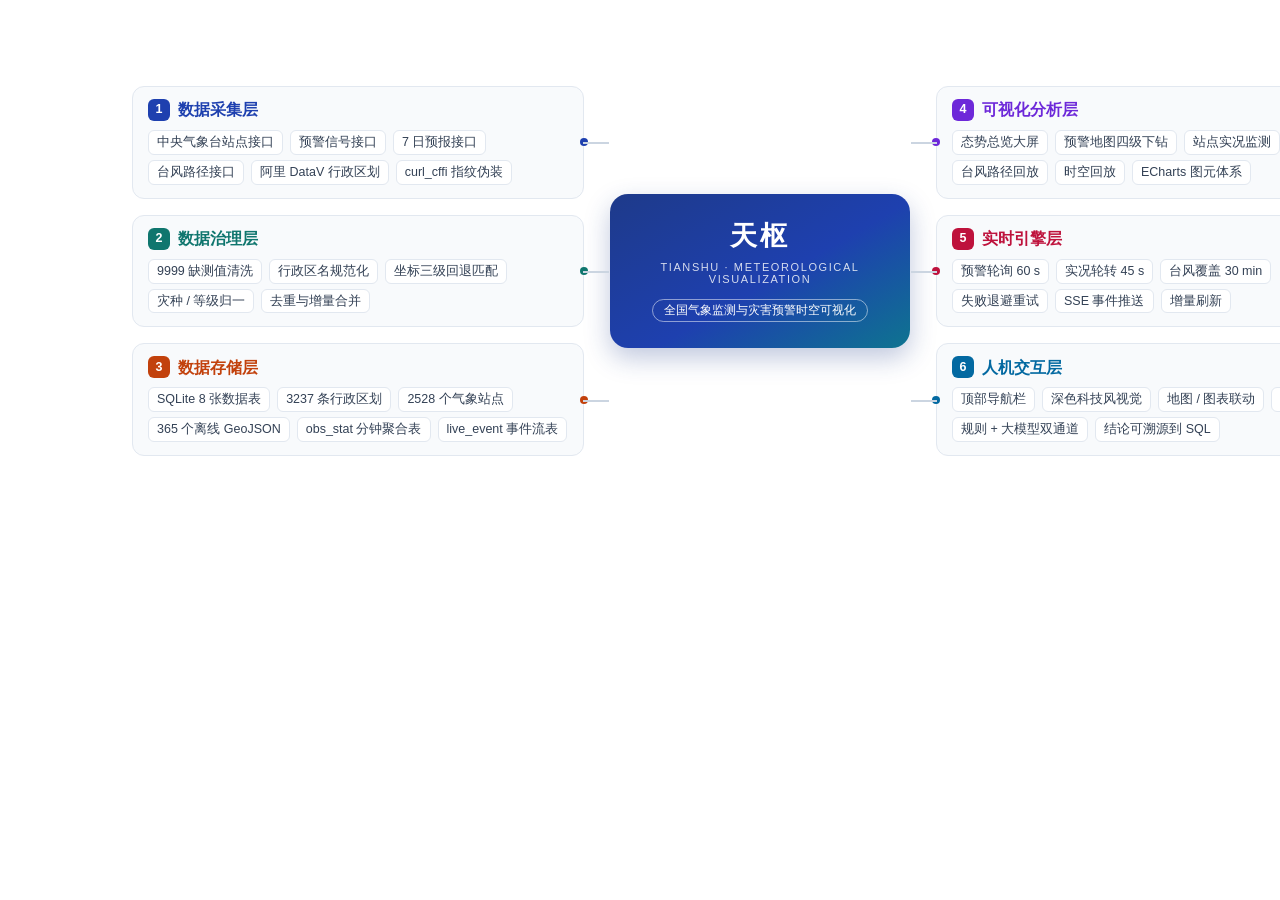
==== docs/figures/fig1-mindmap.html @ 9e595c7d "天枢 · 全国气象监测与灾害预警时空可视化平台 数据可视化课程综合设计（学号 24121846 / 余彬彬）  - 数据采集：中国气象局公开接口，3029 请求 0 失败   （2528 站点 / 2" ====
<!doctype html>
<html lang="zh-CN">
<head>
<meta charset="utf-8">
<style>
  *{box-sizing:border-box;margin:0;padding:0}
  html,body{overflow:hidden}
  body{
    width:1520px;height:548px;background:#ffffff;
    font-family:"Microsoft YaHei","PingFang SC","Segoe UI",sans-serif;
    color:#1f2937;padding:26px 30px 22px;
  }
  .title{font-size:25px;font-weight:700;text-align:center;letter-spacing:1px}
  .sub{font-size:13px;color:#64748b;text-align:center;margin-top:6px;margin-bottom:24px}

  .map{display:flex;align-items:center;justify-content:center;height:490px}
  .col{display:flex;flex-direction:column;justify-content:center;gap:16px;width:452px}
  .col.right{width:452px}

  /* root */
  .root{
    width:300px;flex:0 0 auto;margin:0 26px;
    border-radius:18px;padding:26px 20px;text-align:center;
    background:linear-gradient(150deg,#1e3a8a 0%,#1e40af 55%,#0e7490 100%);
    color:#fff;box-shadow:0 10px 26px rgba(30,58,138,.28);
  }
  .root .zh{font-size:27px;font-weight:800;letter-spacing:3px;line-height:1.25}
  .root .en{font-size:11px;letter-spacing:1.6px;opacity:.82;margin-top:8px}
  .root .tag{display:inline-block;margin-top:14px;font-size:11.5px;padding:3px 11px;
    border:1px solid rgba(255,255,255,.5);border-radius:20px}

  /* branch card */
  .card{
    background:#f8fafc;border:1px solid #e2e8f0;border-radius:12px;
    padding:12px 15px 13px;position:relative;
  }
  .card::after{
    content:"";position:absolute;top:50%;height:2px;background:#cbd5e1;
  }
  .col.left .card::after{right:-26px;width:26px}
  .col.right .card::after{left:-26px;width:26px}
  .card::before{
    content:"";position:absolute;top:calc(50% - 4px);width:8px;height:8px;
    border-radius:50%;
  }
  .col.left .card::before{right:-5px}
  .col.right .card::before{left:-5px}

  .card h3{font-size:16px;font-weight:700;line-height:1.2;display:flex;align-items:center;gap:8px}
  .card h3 .idx{
    width:22px;height:22px;border-radius:6px;color:#fff;font-size:12.5px;
    display:inline-flex;align-items:center;justify-content:center;font-weight:700;flex:0 0 auto;
  }
  .card ul{margin-top:9px;display:flex;flex-wrap:wrap;gap:5px 7px}
  .card li{
    list-style:none;font-size:12.5px;line-height:1.35;color:#334155;
    background:#fff;border:1px solid #e2e8f0;border-radius:6px;padding:3px 8px;
  }
  .c1 .idx{background:#1e40af}.c1 h3{color:#1e40af}.c1::before{background:#1e40af}
  .c2 .idx{background:#0f766e}.c2 h3{color:#0f766e}.c2::before{background:#0f766e}
  .c3 .idx{background:#c2410c}.c3 h3{color:#c2410c}.c3::before{background:#c2410c}
  .c4 .idx{background:#6d28d9}.c4 h3{color:#6d28d9}.c4::before{background:#6d28d9}
  .c5 .idx{background:#be123c}.c5 h3{color:#be123c}.c5::before{background:#be123c}
  .c6 .idx{background:#0369a1}.c6 h3{color:#0369a1}.c6::before{background:#0369a1}
</style>
</head>
<body>
  <div class="map">
    <div class="col left">
      <div class="card c1">
        <h3><span class="idx">1</span>数据采集层</h3>
        <ul>
          <li>中央气象台站点接口</li><li>预警信号接口</li>
          <li>7 日预报接口</li><li>台风路径接口</li>
          <li>阿里 DataV 行政区划</li><li>curl_cffi 指纹伪装</li>
        </ul>
      </div>
      <div class="card c2">
        <h3><span class="idx">2</span>数据治理层</h3>
        <ul>
          <li>9999 缺测值清洗</li><li>行政区名规范化</li>
          <li>坐标三级回退匹配</li><li>灾种 / 等级归一</li>
          <li>去重与增量合并</li>
        </ul>
      </div>
      <div class="card c3">
        <h3><span class="idx">3</span>数据存储层</h3>
        <ul>
          <li>SQLite 8 张数据表</li><li>3237 条行政区划</li>
          <li>2528 个气象站点</li><li>365 个离线 GeoJSON</li>
          <li>obs_stat 分钟聚合表</li><li>live_event 事件流表</li>
        </ul>
      </div>
    </div>

    <div class="root">
      <div class="zh">天枢</div>
      <div class="en">TIANSHU · METEOROLOGICAL VISUALIZATION</div>
      <div class="tag">全国气象监测与灾害预警时空可视化</div>
    </div>

    <div class="col right">
      <div class="card c4">
        <h3><span class="idx">4</span>可视化分析层</h3>
        <ul>
          <li>态势总览大屏</li><li>预警地图四级下钻</li>
          <li>站点实况监测</li><li>台风路径回放</li>
          <li>时空回放</li><li>ECharts 图元体系</li>
        </ul>
      </div>
      <div class="card c5">
        <h3><span class="idx">5</span>实时引擎层</h3>
        <ul>
          <li>预警轮询 60 s</li><li>实况轮转 45 s</li>
          <li>台风覆盖 30 min</li><li>失败退避重试</li>
          <li>SSE 事件推送</li><li>增量刷新</li>
        </ul>
      </div>
      <div class="card c6">
        <h3><span class="idx">6</span>人机交互层</h3>
        <ul>
          <li>顶部导航栏</li><li>深色科技风视觉</li>
          <li>地图 / 图表联动</li><li>自然语言问答</li>
          <li>规则 + 大模型双通道</li><li>结论可溯源到 SQL</li>
        </ul>
      </div>
    </div>
  </div>
</body>
</html>
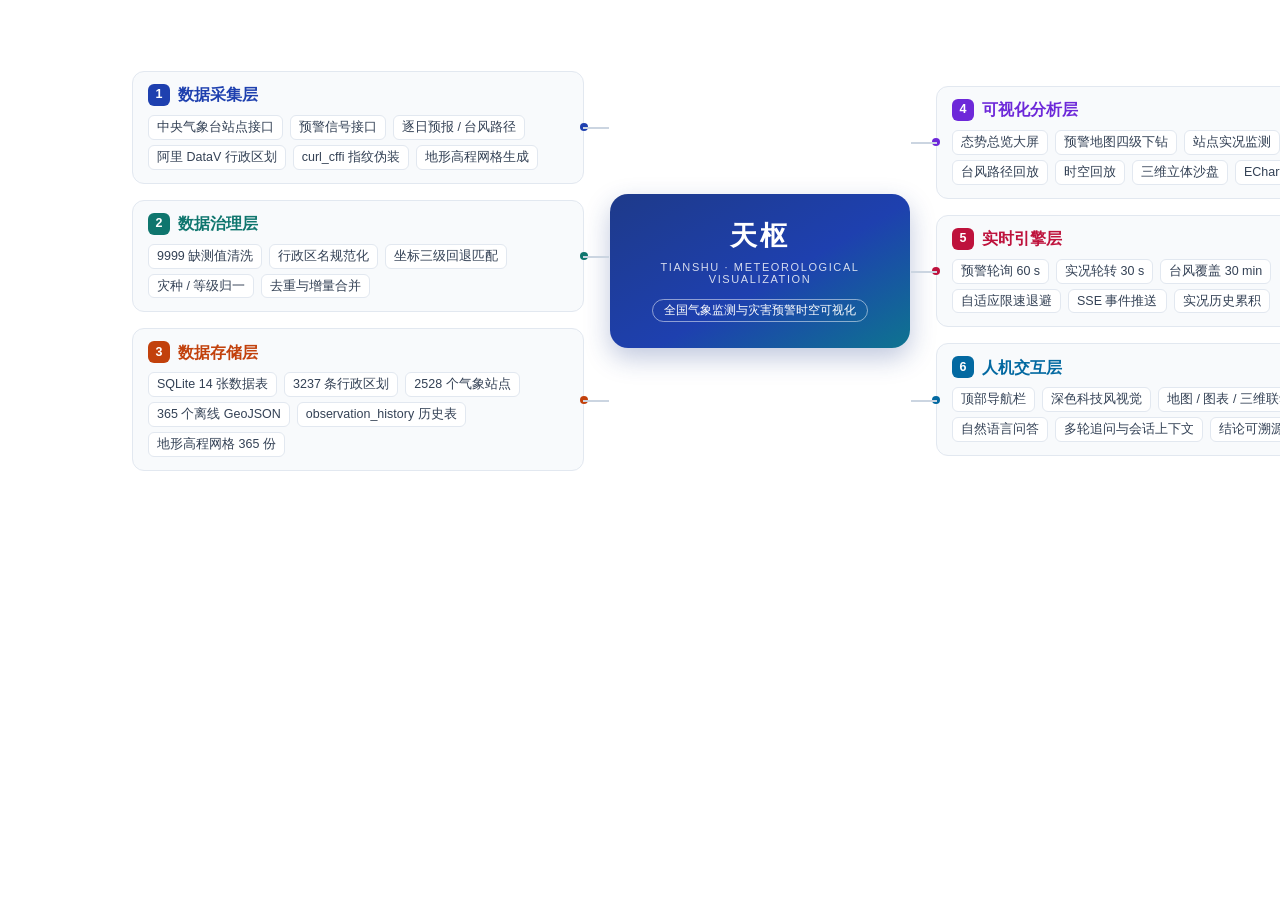
==== commit 8d83ef2b: "feat: 更新至答辩定稿状态（三维沙盘 + 问答增强 + 演示快照） - 新增三维气象沙盘页：Three.js 场景、地形贴图与 365 份省市级高程数据 - 新增 crawler/snapshot" ====
--- a/docs/figures/fig1-mindmap.html
+++ b/docs/figures/fig1-mindmap.html
@@ -71,8 +71,8 @@
         <h3><span class="idx">1</span>数据采集层</h3>
         <ul>
           <li>中央气象台站点接口</li><li>预警信号接口</li>
-          <li>7 日预报接口</li><li>台风路径接口</li>
-          <li>阿里 DataV 行政区划</li><li>curl_cffi 指纹伪装</li>
+          <li>逐日预报 / 台风路径</li><li>阿里 DataV 行政区划</li>
+          <li>curl_cffi 指纹伪装</li><li>地形高程网格生成</li>
         </ul>
       </div>
       <div class="card c2">
@@ -86,9 +86,9 @@
       <div class="card c3">
         <h3><span class="idx">3</span>数据存储层</h3>
         <ul>
-          <li>SQLite 8 张数据表</li><li>3237 条行政区划</li>
+          <li>SQLite 14 张数据表</li><li>3237 条行政区划</li>
           <li>2528 个气象站点</li><li>365 个离线 GeoJSON</li>
-          <li>obs_stat 分钟聚合表</li><li>live_event 事件流表</li>
+          <li>observation_history 历史表</li><li>地形高程网格 365 份</li>
         </ul>
       </div>
     </div>
@@ -105,23 +105,24 @@
         <ul>
           <li>态势总览大屏</li><li>预警地图四级下钻</li>
           <li>站点实况监测</li><li>台风路径回放</li>
-          <li>时空回放</li><li>ECharts 图元体系</li>
+          <li>时空回放</li><li>三维立体沙盘</li>
+          <li>ECharts + Three.js</li>
         </ul>
       </div>
       <div class="card c5">
         <h3><span class="idx">5</span>实时引擎层</h3>
         <ul>
-          <li>预警轮询 60 s</li><li>实况轮转 45 s</li>
-          <li>台风覆盖 30 min</li><li>失败退避重试</li>
-          <li>SSE 事件推送</li><li>增量刷新</li>
+          <li>预警轮询 60 s</li><li>实况轮转 30 s</li>
+          <li>台风覆盖 30 min</li><li>自适应限速退避</li>
+          <li>SSE 事件推送</li><li>实况历史累积</li>
         </ul>
       </div>
       <div class="card c6">
         <h3><span class="idx">6</span>人机交互层</h3>
         <ul>
           <li>顶部导航栏</li><li>深色科技风视觉</li>
-          <li>地图 / 图表联动</li><li>自然语言问答</li>
-          <li>规则 + 大模型双通道</li><li>结论可溯源到 SQL</li>
+          <li>地图 / 图表 / 三维联动</li><li>自然语言问答</li>
+          <li>多轮追问与会话上下文</li><li>结论可溯源到 SQL</li>
         </ul>
       </div>
     </div>
